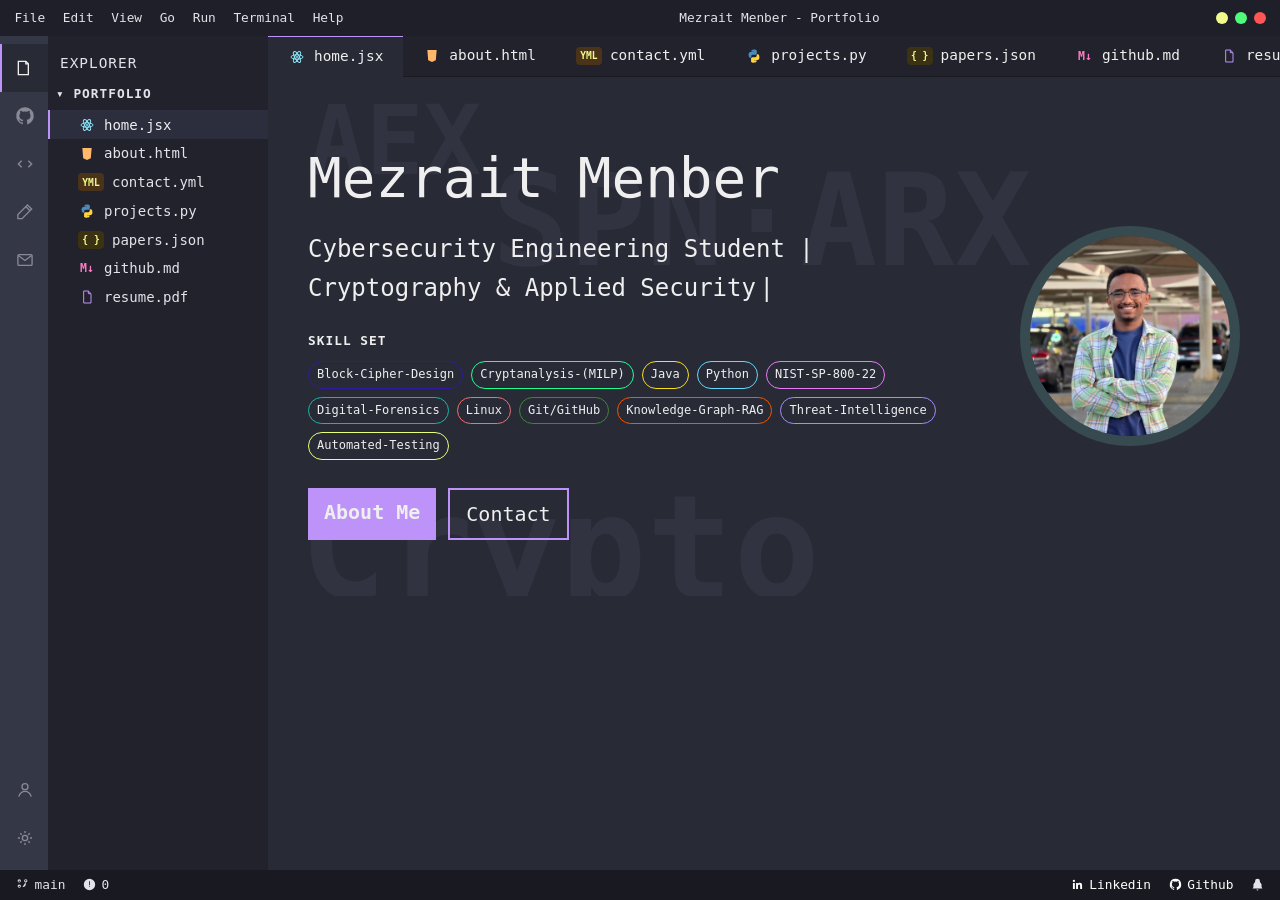
==== index.html @ a6be4fc8 "Use real project content instead of GitHub-page screenshots for thumbnails Previous pass just screen" ====
<!DOCTYPE html>
<html lang="en" class="no-js">
<head>
<meta charset="utf-8">
<script>document.documentElement.classList.remove('no-js');document.documentElement.classList.add('js');</script>
<meta name="viewport" content="width=device-width, initial-scale=1">
<title>Mezrait Menber — Portfolio</title>
<meta name="description" content="Portfolio of Mezrait Menber — cybersecurity engineering student and co-author of the AEX-128 block cipher (IEEE Access 2026): About, Projects, Publications, GitHub, Resume, and Contact.">
<meta property="og:title" content="Mezrait Menber — Portfolio">
<meta property="og:description" content="Portfolio of Mezrait Menber — cybersecurity engineering student and published cryptography researcher.">
<meta property="og:type" content="website">
<meta name="twitter:card" content="summary">
<link rel="icon" type="image/svg+xml" href="assets/favicon.svg">
<link rel="stylesheet" href="css/style.css">
</head>
<body>
<a class="skip-link" href="#editor-content">Skip to content</a>

<div class="app">
  <div class="app__titlebar">
    <nav class="app__menu" aria-hidden="true">
      <span>File</span><span>Edit</span><span>View</span><span>Go</span><span>Run</span><span>Terminal</span><span>Help</span>
    </nav>
    <span class="app__title">Mezrait Menber - Portfolio</span>
    <div class="app__dots" aria-hidden="true">
      <span class="dot dot--yellow"></span><span class="dot dot--green"></span><span class="dot dot--red"></span>
    </div>
  </div>

  <div class="app__body">
    <nav class="activitybar" aria-label="Jump to section">
      <div class="activitybar__top">
        <a href="#panel-home" data-target="home" class="activitybar__icon is-active" aria-label="Explorer" title="Explorer">
          <svg viewBox="0 0 24 24" width="20" height="20" fill="none" stroke="currentColor" stroke-width="1.6"><path d="M4 4h9l3 3v13H4z"/><path d="M13 4v3h3"/></svg>
        </a>
        <a href="#panel-github" data-target="github" class="activitybar__icon" aria-label="GitHub" title="GitHub">
          <svg viewBox="0 0 24 24" width="20" height="20" fill="currentColor"><path d="M12 1.5a10.5 10.5 0 0 0-3.32 20.47c.53.1.72-.23.72-.5v-1.95c-2.94.64-3.56-1.24-3.56-1.24-.48-1.22-1.17-1.55-1.17-1.55-.96-.65.07-.64.07-.64 1.06.08 1.62 1.09 1.62 1.09.94 1.61 2.46 1.14 3.06.88.1-.69.37-1.15.67-1.42-2.35-.27-4.82-1.17-4.82-5.22 0-1.15.41-2.09 1.08-2.83-.11-.27-.47-1.36.1-2.83 0 0 .88-.28 2.88 1.08a10 10 0 0 1 5.24 0c2-1.36 2.88-1.08 2.88-1.08.57 1.47.21 2.56.1 2.83.67.74 1.08 1.68 1.08 2.83 0 4.06-2.48 4.95-4.84 5.21.38.33.72.97.72 1.96v2.9c0 .27.19.61.73.5A10.5 10.5 0 0 0 12 1.5z"/></svg>
        </a>
        <a href="#panel-projects" data-target="projects" class="activitybar__icon" aria-label="Projects" title="Projects">
          <svg viewBox="0 0 24 24" width="20" height="20" fill="none" stroke="currentColor" stroke-width="1.6"><path d="M8 8 4 12l4 4M16 8l4 4-4 4"/></svg>
        </a>
        <a href="#panel-about" data-target="about" class="activitybar__icon" aria-label="About" title="About">
          <svg viewBox="0 0 24 24" width="20" height="20" fill="none" stroke="currentColor" stroke-width="1.6"><path d="M15 3.5 20 8.5 8.5 20 3.5 20 3.5 15z"/><path d="M13 5.5 18 10.5"/></svg>
        </a>
        <a href="#panel-contact" data-target="contact" class="activitybar__icon" aria-label="Contact" title="Contact">
          <svg viewBox="0 0 24 24" width="20" height="20" fill="none" stroke="currentColor" stroke-width="1.6"><rect x="3.5" y="5.5" width="17" height="13" rx="1.5"/><path d="m4 6.5 8 6 8-6"/></svg>
        </a>
      </div>
      <div class="activitybar__bottom">
        <a href="#panel-about" data-target="about" class="activitybar__icon" aria-label="Profile" title="Profile">
          <svg viewBox="0 0 24 24" width="20" height="20" fill="none" stroke="currentColor" stroke-width="1.6"><circle cx="12" cy="8" r="3.6"/><path d="M4.5 20c1.3-4.2 4.2-6.3 7.5-6.3s6.2 2.1 7.5 6.3"/></svg>
        </a>
        <a href="#panel-settings" data-target="settings" class="activitybar__icon" aria-label="Settings" title="Settings">
          <svg viewBox="0 0 24 24" width="20" height="20" fill="none" stroke="currentColor" stroke-width="1.6"><circle cx="12" cy="12" r="3.2"/><path d="M12 3.5v2.4M12 18.1v2.4M20.5 12h-2.4M5.9 12H3.5M17.7 6.3l-1.7 1.7M8 16l-1.7 1.7M17.7 17.7 16 16M8 8 6.3 6.3"/></svg>
        </a>
      </div>
    </nav>

    <aside class="explorer">
      <p class="explorer__heading">Explorer</p>
      <p class="explorer__folder">&#9662; PORTFOLIO</p>
      <ul class="explorer__files">
        <li><a href="#panel-home" data-target="home" class="file-item is-active"><span class="file-glyph" style="color:#8be9fd"><svg viewBox="0 0 24 24" width="16" height="16" fill="none" stroke="currentColor" stroke-width="1.5"><ellipse cx="12" cy="12" rx="9" ry="3.3"/><ellipse cx="12" cy="12" rx="9" ry="3.3" transform="rotate(60 12 12)"/><ellipse cx="12" cy="12" rx="9" ry="3.3" transform="rotate(120 12 12)"/><circle cx="12" cy="12" r="1.4" fill="currentColor" stroke="none"/></svg></span>home.jsx</a></li>
        <li><a href="#panel-about" data-target="about" class="file-item"><span class="file-glyph" style="color:#ffb86c"><svg viewBox="0 0 24 24" width="16" height="16" fill="currentColor"><path d="M5 3h14l-1.3 15.2L12 21l-5.7-2.8L5 3z"/></svg></span>about.html</a></li>
        <li><a href="#panel-contact" data-target="contact" class="file-item"><span class="file-chip file-chip--yml">YML</span>contact.yml</a></li>
        <li><a href="#panel-projects" data-target="projects" class="file-item"><span class="file-glyph"><svg viewBox="0 0 24 24" width="16" height="16"><path d="M12 2.2c-3.7 0-3.9 1.6-3.9 1.6l.01 1.7h3.95v.6H6.8s-2.9-.3-2.9 4.2 2.5 4.3 2.5 4.3h1.5v-1.9s-.1-2.5 2.5-2.5h3.5s2.3.03 2.3-2.2V4.6s.35-2.4-4.2-2.4z" fill="#4B8BBE"/><path d="M12 21.8c3.7 0 3.9-1.6 3.9-1.6l-.01-1.7H11.9v-.6h5.3s2.9.3 2.9-4.2-2.5-4.3-2.5-4.3h-1.5v1.9s.1 2.5-2.5 2.5H9.9s-2.3-.03-2.3 2.2v3.8s-.35 2.4 4.2 2.4z" fill="#FFD43B"/></svg></span>projects.py</a></li>
        <li><a href="#panel-publications" data-target="publications" class="file-item"><span class="file-chip file-chip--json">{ }</span>papers.json</a></li>
        <li><a href="#panel-github" data-target="github" class="file-item"><span class="file-glyph file-glyph--text" style="color:#ff79c6">M&darr;</span>github.md</a></li>
        <li><a href="#panel-resume" data-target="resume" class="file-item"><span class="file-glyph" style="color:#bd93f9"><svg viewBox="0 0 24 24" width="16" height="16" fill="none" stroke="currentColor" stroke-width="1.5"><path d="M7 3h7l4 4v14H7z"/><path d="M14 3v4h4"/></svg></span>resume.pdf</a></li>
      </ul>
    </aside>

    <div class="editor">
      <div class="tabbar">
        <a href="#panel-home" data-target="home" class="tab is-active"><span class="file-glyph" style="color:#8be9fd"><svg viewBox="0 0 24 24" width="16" height="16" fill="none" stroke="currentColor" stroke-width="1.5"><ellipse cx="12" cy="12" rx="9" ry="3.3"/><ellipse cx="12" cy="12" rx="9" ry="3.3" transform="rotate(60 12 12)"/><ellipse cx="12" cy="12" rx="9" ry="3.3" transform="rotate(120 12 12)"/><circle cx="12" cy="12" r="1.4" fill="currentColor" stroke="none"/></svg></span>home.jsx</a>
        <a href="#panel-about" data-target="about" class="tab"><span class="file-glyph" style="color:#ffb86c"><svg viewBox="0 0 24 24" width="16" height="16" fill="currentColor"><path d="M5 3h14l-1.3 15.2L12 21l-5.7-2.8L5 3z"/></svg></span>about.html</a>
        <a href="#panel-contact" data-target="contact" class="tab"><span class="file-chip file-chip--yml">YML</span>contact.yml</a>
        <a href="#panel-projects" data-target="projects" class="tab"><span class="file-glyph"><svg viewBox="0 0 24 24" width="16" height="16"><path d="M12 2.2c-3.7 0-3.9 1.6-3.9 1.6l.01 1.7h3.95v.6H6.8s-2.9-.3-2.9 4.2 2.5 4.3 2.5 4.3h1.5v-1.9s-.1-2.5 2.5-2.5h3.5s2.3.03 2.3-2.2V4.6s.35-2.4-4.2-2.4z" fill="#4B8BBE"/><path d="M12 21.8c3.7 0 3.9-1.6 3.9-1.6l-.01-1.7H11.9v-.6h5.3s2.9.3 2.9-4.2-2.5-4.3-2.5-4.3h-1.5v1.9s.1 2.5-2.5 2.5H9.9s-2.3-.03-2.3 2.2v3.8s-.35 2.4 4.2 2.4z" fill="#FFD43B"/></svg></span>projects.py</a>
        <a href="#panel-publications" data-target="publications" class="tab"><span class="file-chip file-chip--json">{ }</span>papers.json</a>
        <a href="#panel-github" data-target="github" class="tab"><span class="file-glyph file-glyph--text" style="color:#ff79c6">M&darr;</span>github.md</a>
        <a href="#panel-resume" data-target="resume" class="tab"><span class="file-glyph" style="color:#bd93f9"><svg viewBox="0 0 24 24" width="16" height="16" fill="none" stroke="currentColor" stroke-width="1.5"><path d="M7 3h7l4 4v14H7z"/><path d="M14 3v4h4"/></svg></span>resume.pdf</a>
      </div>

      <div class="editor__panes" id="editor-content">

        <section id="panel-home" class="pane pane--home is-active" data-pane="home">
          <p class="pane__bgtext pane__bgtext--1" aria-hidden="true">AEX</p>
          <p class="pane__bgtext pane__bgtext--2" aria-hidden="true">SPN&middot;ARX</p>
          <p class="pane__bgtext pane__bgtext--3" aria-hidden="true">Crypto</p>
          <div class="pane__inner">
            <div class="home__text">
              <h1 class="home__name">Mezrait Menber</h1>
              <p class="home__tagline">Cybersecurity Engineering Student | Cryptography &amp; Applied Security<span class="caret" aria-hidden="true">|</span></p>
              <p class="label">Skill Set</p>
              <ul class="skills">
                <li class="skill" style="border-color:#3219a2">Block-Cipher-Design</li>
                <li class="skill" style="border-color:#20ff93">Cryptanalysis-(MILP)</li>
                <li class="skill" style="border-color:#f7df1e">Java</li>
                <li class="skill" style="border-color:#61dafb">Python</li>
                <li class="skill" style="border-color:#e879f9">NIST-SP-800-22</li>
                <li class="skill" style="border-color:#14b8a6">Digital-Forensics</li>
                <li class="skill" style="border-color:#ef7171">Linux</li>
                <li class="skill" style="border-color:#3c873a">Git/GitHub</li>
                <li class="skill" style="border-color:#ee5903">Knowledge-Graph-RAG</li>
                <li class="skill" style="border-color:#a78bfa">Threat-Intelligence</li>
                <li class="skill" style="border-color:#e8ff76">Automated-Testing</li>
              </ul>
              <div class="home__actions">
                <a class="button button--primary" href="#panel-about" data-target="about">About Me</a>
                <a class="button button--outline" href="#panel-contact" data-target="contact">Contact</a>
              </div>
            </div>
            <div class="home__picture">
              <div class="home__avatar"><img src="assets/profile.jpg" alt=""></div>
            </div>
          </div>
        </section>

        <section id="panel-about" class="pane pane--about" data-pane="about">
          <div class="pane__inner pane__inner--doc">
            <h2>About Me</h2>
            <ul class="fact-list">
              <li><span class="fact-emoji" aria-hidden="true">&#128214;</span> B.Sc. Cybersecurity Engineering at <a href="https://www.adu.ac.ae" target="_blank" rel="noopener">Abu Dhabi University</a> [Sep 2023 &ndash; Jun 2027 (expected)] &mdash; CGPA 3.76/4.0, Dean&#39;s List five consecutive semesters, full UAE Government scholarship</li>
              <li><span class="fact-emoji" aria-hidden="true">&#128737;&#65039;</span> Interests: Symmetric Cryptography, Cipher Design &amp; Cryptanalysis, AI-Driven Security Systems, Digital Forensics.</li>
              <li><span class="fact-emoji" aria-hidden="true">&#128187;</span> <span class="highlight-role">Co-author of AEX-128</span>, a key-dependent SPN&ndash;ARX block cipher published in <a href="https://doi.org/10.1109/ACCESS.2026.3730739" target="_blank" rel="noopener">IEEE Access (2026)</a>; applying for thesis-based MSc programs (Fall 2027).</li>
            </ul>

            <h3>Relevant Experience</h3>
            <ol class="fact-list fact-list--numbered">
              <li><a href="#">Python Developer Intern</a> at <a href="#">Ansen Technology Co. Ltd.</a>: built the agent skill-rating lifecycle and &ldquo;Playbook Keeper&rdquo; review interface for the eThreats threat-intelligence platform; traced and fixed the root cause of 94.1% of failed agent tool calls via a live controlled experiment; migrated retrieval to knowledge-graph-enhanced LightRAG, raising answer faithfulness from 86.7% to 100%. [Jun 2026 &ndash; Aug 2026, Abu Dhabi]</li>
              <li><a href="#">Course Assistant &amp; Peer Mentor</a> at <a href="#">Abu Dhabi University</a>: 50+ certified tutoring hours per semester across five consecutive semesters (250+ hours) in mathematics, physics, chemistry, and engineering; mentored ~10 first-year students each semester (50+ overall). [5 semesters, Abu Dhabi]</li>
            </ol>

            <h3>Additional Experience</h3>
            <ol class="fact-list fact-list--numbered">
              <li>5th place (10+ finalist teams), <a href="#">School of Cyber Defense CTF, GISEC 2025</a> &mdash; Dubai Electronic Security Center; qualified 2nd among university teams in round one. [2025]</li>
              <li><a href="#">Sharjah Voluntary Award</a>, consecutive recipient (2024 &amp; 2025); 450+ hours of university community service.</li>
            </ol>
          </div>
        </section>

        <section id="panel-contact" class="pane pane--contact" data-pane="contact">
          <div class="pane__inner pane__inner--doc">
            <h3>Find Me On</h3>
            <div class="code-pane">
              <div class="code-line"><span class="ln">1</span><span class="code">tag: <a href="#">production</a></span></div>
              <div class="code-line"><span class="ln">2</span><span class="code">MezraitMenber:</span></div>
              <div class="code-line"><span class="ln">3</span><span class="code">&nbsp;&nbsp;- contact:</span></div>
              <div class="code-line"><span class="ln">4</span><span class="code">&nbsp;&nbsp;&nbsp;&nbsp;Email: <a href="mailto:mezraitmenber@gmail.com">mezraitmenber@gmail.com</a></span></div>
              <div class="code-line"><span class="ln">5</span><span class="code">&nbsp;&nbsp;&nbsp;&nbsp;Phone: <a href="tel:+971544389102">+971 54 438 9102</a></span></div>
              <div class="code-line"><span class="ln">6</span><span class="code">&nbsp;&nbsp;&nbsp;&nbsp;GitHub: <a href="https://github.com/Mezrait">github.com/Mezrait</a></span></div>
              <div class="code-line"><span class="ln">7</span><span class="code">&nbsp;&nbsp;&nbsp;&nbsp;LinkedIn: <a href="https://www.linkedin.com/in/mezrait-menber-17585b293">linkedin.com/in/mezrait-menber</a></span></div>
              <div class="code-line"><span class="ln">8</span><span class="code">&nbsp;&nbsp;&nbsp;&nbsp;ORCID: <a href="https://orcid.org/0009-0009-4412-7234">0009-0009-4412-7234</a></span></div>
              <div class="code-line"><span class="ln">9</span><span class="code">&nbsp;&nbsp;&nbsp;&nbsp;Publication DOI: <a href="https://doi.org/10.1109/ACCESS.2026.3730739">10.1109/ACCESS.2026.3730739</a></span></div>
            </div>
          </div>
        </section>

        <section id="panel-projects" class="pane pane--projects" data-pane="projects">
          <div class="pane__inner pane__inner--doc">
            <h2>Open Source Projects</h2>
            <h3 class="category-heading">Research</h3>
            <div class="project-grid">
              <article class="project-card">
                <div class="project-card__thumb" style="background:linear-gradient(135deg,#3219a2,#20ff93)" aria-hidden="true"></div>
                <h3>AEX-128 Block Cipher</h3>
                <p>Co-designed a published 128-bit key-dependent SPN&ndash;ARX hybrid cipher; designed the ChaCha-based key schedule, built the Java reference implementation, and co-developed the MILP/SAC/NIST SP 800-22 security evaluation. Published in IEEE Access (2026).</p>
                <ul class="tag-list">
                  <li class="skill" style="border-color:#f7df1e">Java</li>
                  <li class="skill" style="border-color:#3219a2">Cryptography</li>
                  <li class="skill" style="border-color:#e879f9">MILP</li>
                </ul>
              </article>
            </div>
            <h3 class="category-heading">Security &amp; Software</h3>
            <div class="project-grid">
              <article class="project-card">
                <div class="project-card__thumb"><img src="assets/project-forensics.png" alt=""></div>
                <h3>NIST Data-Leakage Forensics Case Study</h3>
                <p>Evidence recovery and investigation across the NIST data-leakage case using standard forensic tools, with a complete investigative report.</p>
                <ul class="tag-list">
                  <li class="skill" style="border-color:#14b8a6">Digital Forensics</li>
                </ul>
              </article>
              <article class="project-card">
                <div class="project-card__thumb"><img src="assets/project-farm.png" alt=""></div>
                <h3>Farm-Produce Delivery Marketplace</h3>
                <p>Java marketplace connecting farmers and consumers &mdash; OOP design, custom exceptions, interfaces, and multithreaded operation.</p>
                <ul class="tag-list">
                  <li class="skill" style="border-color:#f7df1e">Java</li>
                  <li class="skill" style="border-color:#a78bfa">Concurrency</li>
                </ul>
              </article>
            </div>
          </div>
        </section>

        <section id="panel-publications" class="pane pane--publications" data-pane="publications">
          <div class="pane__inner pane__inner--doc">
            <p class="eyebrow">Peer-reviewed</p>
            <div class="pub-header">
              <h2>Publications</h2>
              <p class="pub-count">1 journal publication</p>
            </div>
            <p class="pub-intro">Peer-reviewed research in symmetric cryptography.</p>

            <article class="pub-card">
              <p class="eyebrow">Journal Article / 2026</p>
              <h3>AEX-128: A Key-Dependent Finite-State SPN&ndash;ARX Hybrid Block Cipher</h3>
              <p class="pub-card__authors">M. Alawida, <strong>M. L. Menber</strong></p>
              <p class="pub-card__venue">IEEE Access, 2026 &mdash; doi: 10.1109/ACCESS.2026.3730739</p>
              <p>A 128-bit hybrid block cipher whose round structure is governed by a key-dependent finite-state machine with 59,049 possible execution paths. Security evaluation includes MILP-based active S-box analysis (36 active S-box minimum), SAC testing with chi-square analysis, and NIST SP 800-22 statistical testing.</p>
              <a href="https://doi.org/10.1109/ACCESS.2026.3730739" target="_blank" rel="noopener">View publication &#8599;</a>
            </article>
          </div>
        </section>

        <section id="panel-github" class="pane pane--github" data-pane="github">
          <div class="pane__inner pane__inner--doc">
            <div class="github-card">
              <div class="github-card__avatar"><img src="assets/profile.jpg" alt=""></div>
              <div>
                <p class="github-card__user">Mezrait</p>
                <p class="github-card__stats">8 public repositories</p>
              </div>
            </div>
            <h2>My Most Popular Repositories on GitHub</h2>
            <div class="project-grid">
              <article class="project-card">
                <h3>Digital-Forensics-Project-NIST-Case-Study-Data-Leakage</h3>
                <p>Hands-on digital forensics using the NIST Data Leakage case study &mdash; evidence recovery, investigation techniques, and forensic tooling, with a full report.</p>
              </article>
              <article class="project-card">
                <h3>Farm-Produce-Delivery-System</h3>
                <p>Java online marketplace &mdash; OOP, custom exceptions, interfaces, concurrency, and multithreading.</p>
              </article>
              <article class="project-card">
                <h3>CSE200 &mdash; Bank Security Audit</h3>
                <p>Cybersecurity risk and resilience audit of a major bank: asset classification, risk register, and control recommendations with cost-benefit analysis.</p>
              </article>
              <article class="project-card">
                <h3>Encryption_Decryption_Project</h3>
                <p>Java implementations of classical and modern encryption schemes.</p>
              </article>
            </div>
          </div>
        </section>

        <section id="panel-resume" class="pane pane--resume" data-pane="resume">
          <div class="pane__inner pane__inner--doc pane__inner--wide">
            <h2>Resume</h2>
            <p class="resume-fallback">Having trouble viewing? <a href="assets/resume.pdf" target="_blank" rel="noopener">Open in new tab</a></p>
            <embed class="resume-embed" src="assets/resume.pdf" type="application/pdf">
          </div>
        </section>

        <section id="panel-settings" class="pane pane--settings" data-pane="settings">
          <div class="pane__inner pane__inner--doc pane__inner--wide">
            <h2>Manage Themes</h2>
            <div class="theme-grid">
              <article class="theme-card">
                <div class="theme-avatar theme-avatar--circle" style="background:#3a3550">&#129415;</div>
                <p class="theme-card__name">Dracula</p>
                <p class="theme-card__author">Dracula Theme</p>
                <button type="button" class="button button--theme" data-theme-choice="dracula">Set Color Theme</button>
              </article>
              <article class="theme-card">
                <div class="theme-avatar theme-avatar--circle" style="background:#d3d3d3">&#128049;</div>
                <p class="theme-card__name">GitHub Dark</p>
                <p class="theme-card__author">GitHub</p>
                <button type="button" class="button button--theme" data-theme-choice="githubDark">Set Color Theme</button>
              </article>
              <article class="theme-card">
                <div class="theme-avatar theme-avatar--square" style="background:#39bae6">ayu</div>
                <p class="theme-card__name">Ayu Dark</p>
                <p class="theme-card__author">teabyii</p>
                <button type="button" class="button button--theme" data-theme-choice="ayuDark">Set Color Theme</button>
              </article>
              <article class="theme-card">
                <div class="theme-avatar theme-avatar--square" style="background:#5ccfe6">ayu</div>
                <p class="theme-card__name">Ayu Mirage</p>
                <p class="theme-card__author">teabyii</p>
                <button type="button" class="button button--theme" data-theme-choice="ayuMirage">Set Color Theme</button>
              </article>
              <article class="theme-card">
                <div class="theme-avatar theme-avatar--circle" style="background:#3b4252">&#10052;&#65039;</div>
                <p class="theme-card__name">Nord</p>
                <p class="theme-card__author">arcticicestudio</p>
                <button type="button" class="button button--theme" data-theme-choice="nord">Set Color Theme</button>
              </article>
              <article class="theme-card">
                <div class="theme-avatar theme-avatar--square" style="background:#0b2942">&#129417;</div>
                <p class="theme-card__name">Night Owl</p>
                <p class="theme-card__author">sarah.drasner</p>
                <button type="button" class="button button--theme" data-theme-choice="nightOwl">Set Color Theme</button>
              </article>
            </div>
          </div>
        </section>

      </div>
    </div>
  </div>

  <div class="statusbar">
    <div class="statusbar__left">
      <span class="statusbar__item">
        <svg viewBox="0 0 16 16" width="13" height="13" fill="currentColor"><path d="M4 1.5a2 2 0 1 0 0 4 2 2 0 0 0 0-4zm0 6.4a2 2 0 1 0 0 4 2 2 0 0 0 0-4zM4 3a.9.9 0 1 1 0 1.8A.9.9 0 0 1 4 3zm0 6.4a.9.9 0 1 1 0 1.8.9.9 0 0 1 0-1.8zM12 1.5a2 2 0 1 0 0 4 2 2 0 0 0 0-4zm0 1.1a.9.9 0 1 1 0 1.8.9.9 0 0 1 0-1.8z"/><path d="M4.5 3.5V9M12 5V8a3 3 0 0 1-3 3H8"/></svg>
        main
      </span>
      <span class="statusbar__item">
        <svg viewBox="0 0 16 16" width="13" height="13" fill="currentColor"><path d="M8 15A7 7 0 1 1 8 1a7 7 0 0 1 0 14zM7.5 4v5h1V4h-1zm0 6v1h1v-1h-1z"/></svg>
        0
      </span>
    </div>
    <div class="statusbar__right">
      <a class="statusbar__item statusbar__link" href="https://www.linkedin.com/in/mezrait-menber-17585b293">
        <svg viewBox="0 0 24 24" width="13" height="13" fill="currentColor"><path d="M20.45 20.45h-3.55v-5.57c0-1.33-.03-3.04-1.85-3.04-1.86 0-2.14 1.45-2.14 2.94v5.67H9.36V9h3.41v1.56h.05c.48-.9 1.64-1.85 3.37-1.85 3.6 0 4.27 2.37 4.27 5.46v6.28zM5.34 7.43a2.06 2.06 0 1 1 0-4.12 2.06 2.06 0 0 1 0 4.12zM7.11 20.45H3.56V9h3.55v11.45z"/></svg>
        Linkedin
      </a>
      <a class="statusbar__item statusbar__link" href="https://github.com/Mezrait">
        <svg viewBox="0 0 24 24" width="13" height="13" fill="currentColor"><path d="M12 1.5a10.5 10.5 0 0 0-3.32 20.47c.53.1.72-.23.72-.5v-1.95c-2.94.64-3.56-1.24-3.56-1.24-.48-1.22-1.17-1.55-1.17-1.55-.96-.65.07-.64.07-.64 1.06.08 1.62 1.09 1.62 1.09.94 1.61 2.46 1.14 3.06.88.1-.69.37-1.15.67-1.42-2.35-.27-4.82-1.17-4.82-5.22 0-1.15.41-2.09 1.08-2.83-.11-.27-.47-1.36.1-2.83 0 0 .88-.28 2.88 1.08a10 10 0 0 1 5.24 0c2-1.36 2.88-1.08 2.88-1.08.57 1.47.21 2.56.1 2.83.67.74 1.08 1.68 1.08 2.83 0 4.06-2.48 4.95-4.84 5.21.38.33.72.97.72 1.96v2.9c0 .27.19.61.73.5A10.5 10.5 0 0 0 12 1.5z"/></svg>
        Github
      </a>
      <span class="statusbar__item" aria-hidden="true">
        <svg viewBox="0 0 16 16" width="13" height="13" fill="currentColor"><path d="M8 1a3 3 0 0 0-3 3v1.1C3.9 5.7 3 7.1 3 8.7V11l-1 2h12l-1-2V8.7c0-1.6-.9-3-2-3.6V4a3 3 0 0 0-3-3zm-1.2 13.2a1.2 1.2 0 0 0 2.4 0h-2.4z"/></svg>
      </span>
    </div>
  </div>
</div>

<script src="js/theme.js"></script>
<script src="js/app.js"></script>
</body>
</html>
---- css/style.css ----
/* ===== reset & base ===== */
* { box-sizing: border-box; }
html, body { margin: 0; padding: 0; height: 100%; }

:root {
  /* Dracula palette, matching the reference site exactly */
  --bg-title: #1e1f29;
  --bg-activity: #343746;
  --bg-sidebar: #21222c;
  --bg-editor: #282a36;
  --bg-tab-active: #282a36;
  --bg-tab-inactive: #21222c;
  --bg-status: #191a21;
  --bg-raised: #2c2e3e;
  --border: #191a21;
  --text: #e1e4e8;
  --text-bright: #efefef;
  --text-dim: #8a8a96;
  --accent: #bd93f9;
  --accent-contrast: #191a21;
  --green: #50fa7b;
  --yellow: #f1fa8c;
  --red: #ff5555;
  --plain-green: #008000;
}

body {
  background: var(--bg-editor);
  color: var(--text);
  font-family: 'JetBrains Mono', ui-monospace, Consolas, monospace;
  line-height: 1.6;
  min-height: 100%;
}

a { color: var(--accent); text-decoration: none; }
a:hover { text-decoration: underline; }

:focus-visible {
  outline: 2px solid var(--accent);
  outline-offset: 2px;
}

.skip-link {
  position: absolute;
  left: -9999px;
  top: 0;
  background: var(--accent);
  color: var(--accent-contrast);
  padding: 0.75rem 1.25rem;
  z-index: 200;
  border-radius: 0 0 6px 0;
}
.skip-link:focus { left: 0; top: 0; }

/* ===== app shell ===== */
.app {
  display: flex;
  flex-direction: column;
  min-height: 100vh;
}

.app__titlebar {
  display: flex;
  align-items: center;
  justify-content: space-between;
  gap: 1rem;
  background: var(--bg-title);
  padding: 0.5rem 0.9rem;
  flex-shrink: 0;
  flex-wrap: wrap;
}
.app__menu {
  display: flex;
  gap: 1.1rem;
  font-size: 0.8rem;
  color: var(--text);
}
.app__title {
  font-size: 0.8rem;
  color: var(--text);
}
.app__dots { display: flex; gap: 7px; flex-shrink: 0; }
.dot { width: 12px; height: 12px; border-radius: 50%; display: inline-block; }
.dot--yellow { background: var(--yellow); }
.dot--green { background: var(--green); }
.dot--red { background: var(--red); }

.app__body {
  display: flex;
  flex: 1;
  min-height: 0;
}

/* ===== activity bar ===== */
.activitybar {
  width: 48px;
  background: var(--bg-activity);
  display: flex;
  flex-direction: column;
  justify-content: space-between;
  padding: 0.5rem 0;
  flex-shrink: 0;
}
.activitybar__top, .activitybar__bottom { display: flex; flex-direction: column; align-items: center; }
.activitybar__icon {
  color: var(--text-dim);
  width: 48px;
  height: 48px;
  display: flex;
  align-items: center;
  justify-content: center;
  border-left: 2px solid transparent;
}
.activitybar__icon:hover { color: var(--text-bright); text-decoration: none; }
.activitybar__icon.is-active { color: var(--text-bright); border-left-color: var(--accent); background: var(--bg-editor); }
.activitybar__icon--static { cursor: default; }

/* ===== explorer sidebar ===== */
.explorer {
  width: 220px;
  background: var(--bg-sidebar);
  padding: 0.5rem 0;
  flex-shrink: 0;
  overflow-y: auto;
}
.explorer__heading {
  font-size: 0.9rem;
  font-weight: 300;
  text-transform: uppercase;
  letter-spacing: 1px;
  color: var(--text);
  padding: 0.5rem 0.75rem;
  margin: 0;
}
.explorer__folder {
  font-size: 0.8rem;
  font-weight: 700;
  text-transform: uppercase;
  letter-spacing: 1px;
  color: var(--text);
  padding: 0 0.5rem;
  margin: 0 0 0.4rem;
}
.explorer__files { list-style: none; margin: 0; padding: 0; }
.file-item {
  display: flex;
  align-items: center;
  gap: 0.5rem;
  padding: 0.2rem 1rem 0.2rem 1.75rem;
  font-size: 0.875rem;
  color: var(--text);
  border-left: 2px solid transparent;
}
.file-item:hover { background: var(--bg-raised); text-decoration: none; }
.file-item.is-active { background: var(--bg-raised); border-left-color: var(--accent); color: var(--text-bright); }

/* ===== file type icons (shared: sidebar + tabs) ===== */
.file-glyph {
  width: 18px;
  height: 18px;
  display: inline-flex;
  align-items: center;
  justify-content: center;
  flex-shrink: 0;
}
.file-glyph--text { font-size: 0.72rem; font-weight: 700; }
.file-chip {
  display: inline-flex;
  align-items: center;
  justify-content: center;
  min-width: 26px;
  height: 18px;
  padding: 0 3px;
  border-radius: 4px;
  font-size: 0.6rem;
  font-weight: 700;
  flex-shrink: 0;
}
.file-chip--yml { background: #4a3319; color: var(--yellow); }
.file-chip--json { background: #3a3212; color: var(--yellow); }

/* ===== editor + tabs ===== */
.editor {
  flex: 1;
  display: flex;
  flex-direction: column;
  min-width: 0;
  background: var(--bg-editor);
}
.tabbar {
  display: flex;
  background: var(--bg-tab-inactive);
  overflow-x: auto;
  flex-shrink: 0;
}
.tab {
  display: flex;
  align-items: center;
  gap: 0.5rem;
  padding: 0.5rem 1.25rem;
  font-size: 0.9rem;
  color: var(--text-bright);
  background: var(--bg-tab-inactive);
  border-bottom: 1px solid var(--border);
  white-space: nowrap;
  flex-shrink: 0;
}
.tab:hover { text-decoration: none; }
.tab.is-active {
  background: var(--bg-tab-active);
  border-bottom: none;
  border-top: 1px solid var(--accent);
}

.editor__panes {
  flex: 1;
  overflow-y: auto;
}

/* JS-enhanced: only the active pane shows. Without JS every pane stacks
   into one readable scrolling page, so the site is never gimmicky-broken
   or content-less if a script fails to load. */
.js .pane { display: none; }
.js .pane.is-active { display: block; }
.pane { border-bottom: 1px solid var(--border); }
.js .pane { border-bottom: none; }

.pane__inner { padding: 3rem 2.5rem; max-width: 900px; }
.pane__inner--doc h2 { font-size: 1.5rem; font-weight: 700; margin: 0 0 1.25rem; color: var(--text-bright); }
.pane__inner--doc h3 { font-size: 1.15rem; font-weight: 700; margin: 1.75rem 0 1rem; color: var(--text-bright); }
.pane__inner--doc p { color: var(--text); }
.eyebrow {
  text-transform: uppercase;
  letter-spacing: 0.08em;
  font-size: 0.75rem;
  color: var(--accent);
  font-weight: 700;
  margin: 0 0 0.35rem;
}

/* ===== code pane (contact.yml only) ===== */
.code-pane {
  background: var(--bg-raised);
  border: 1px solid var(--bg-sidebar);
  border-radius: 8px;
  padding: 1rem 0;
  font-size: 0.9rem;
  overflow-x: auto;
}
.code-line { display: flex; }
.code-line .ln {
  width: 2.5rem;
  flex-shrink: 0;
  text-align: right;
  padding-right: 1.1rem;
  color: var(--text-dim);
  user-select: none;
}
.code-line .code { color: var(--text-bright); white-space: pre; padding-right: 1.5rem; }
.code-line .code a { color: var(--accent); }

/* ===== about.html fact lists ===== */
.fact-list { list-style: disc; padding-left: 1.5rem; margin: 0 0 1.5rem; }
.fact-list--numbered { list-style: decimal; }
.fact-list li { margin-bottom: 0.6rem; line-height: 1.7; }
.fact-emoji { margin-right: 0.25rem; }
.highlight-role { color: var(--plain-green); font-weight: 700; }

/* ===== home pane ===== */
.pane--home { position: relative; overflow: hidden; }
.pane__bgtext {
  position: absolute;
  font-size: 10rem;
  font-weight: 800;
  color: #313340;
  margin: 0;
  z-index: 0;
  user-select: none;
  line-height: 1;
  white-space: nowrap;
}
.pane__bgtext--1 { top: 1rem; left: 2.5rem; font-size: 6rem; }
.pane__bgtext--2 { top: 5rem; left: 14rem; font-size: 8rem; }
.pane__bgtext--3 { bottom: -1.5rem; left: 2rem; font-size: 9rem; }
.home__text { position: relative; z-index: 1; max-width: 640px; }
.pane--home .pane__inner { display: flex; align-items: center; justify-content: space-between; gap: 2rem; flex-wrap: wrap; padding: 3.5rem 2.5rem; max-width: none; }
.home__name { font-size: 3.5rem; font-weight: 500; margin: 0 0 0.5rem; color: var(--text-bright); }
.home__tagline { color: var(--text-bright); font-size: 1.5rem; font-weight: 300; margin: 0 0 1.5rem; }
.caret { display: inline-block; animation: blink 1s steps(1) infinite; margin-left: 0.15em; }
@media (prefers-reduced-motion: reduce) { .caret { animation: none; } }
@keyframes blink { 50% { opacity: 0; } }
.label { text-transform: uppercase; letter-spacing: 0.08em; font-size: 0.8rem; font-weight: 700; color: var(--text-bright); margin: 0 0 0.6rem; }
.skills { list-style: none; display: flex; flex-wrap: wrap; gap: 0.5rem; padding: 0; margin: 0 0 1.75rem; position: relative; z-index: 1; }
.skill {
  border-radius: 20px;
  padding: 0.2rem 0.5rem;
  font-size: 0.75rem;
  border: 1.5px solid;
  background: transparent;
  color: var(--text-bright);
}
.home__actions { display: flex; gap: 0.75rem; position: relative; z-index: 1; }
.home__picture { position: relative; z-index: 1; flex-shrink: 0; }
.home__avatar {
  width: 220px;
  height: 220px;
  border-radius: 250px;
  background: var(--bg-raised);
  border: 10px solid rgba(64, 102, 97, 0.5);
  display: flex;
  align-items: center;
  justify-content: center;
  font-size: 3rem;
  font-weight: 700;
  color: var(--accent);
  overflow: hidden;
}
.home__avatar img { width: 100%; height: 100%; object-fit: cover; }

.button {
  display: inline-block;
  padding: 8px 16px;
  border-radius: 0;
  font-size: 1.25rem;
  color: var(--text-bright);
}
.button--primary { background: var(--accent); font-weight: 600; }
.button--primary:hover { opacity: 0.9; text-decoration: none; }
.button--outline { border: 2px solid var(--accent); font-weight: 400; }
.button--outline:hover { background: rgba(189,147,249,0.1); text-decoration: none; }

/* ===== projects ===== */
.category-heading { text-align: center; border-bottom: 1px solid var(--bg-sidebar); padding-bottom: 0.75rem; }
.project-grid {
  display: grid;
  grid-template-columns: repeat(auto-fit, minmax(240px, 1fr));
  gap: 1.25rem;
  margin-top: 1.5rem;
}
.project-card {
  background: var(--bg-raised);
  border: 1px solid var(--bg-sidebar);
  border-radius: 10px;
  overflow: hidden;
}
.project-card__thumb { height: 120px; overflow: hidden; }
.project-card__thumb img { width: 100%; height: 100%; object-fit: cover; object-position: center 70%; }
.project-card h3 { margin: 1rem 1.5rem 0.5rem; font-size: 1.05rem; color: var(--text-bright); overflow-wrap: break-word; }
.project-card p { margin: 0 1.5rem 0.75rem; color: var(--text); font-size: 0.92rem; overflow-wrap: break-word; }
.tag-list { list-style: none; display: flex; flex-wrap: wrap; gap: 0.4rem; padding: 0 1.5rem 1.25rem; margin: 0; }

/* ===== publications (papers.json) ===== */
.pub-header { display: flex; align-items: baseline; justify-content: space-between; flex-wrap: wrap; gap: 0.5rem; }
.pub-count { color: var(--accent); font-weight: 700; }
.pub-intro { color: var(--text); margin: 0.5rem 0 2rem; }
.pub-card {
  background: var(--bg-raised);
  border: 1px solid var(--bg-sidebar);
  border-radius: 10px;
  padding: 1.5rem;
  margin-bottom: 1.25rem;
}
.pub-card h3 { margin: 0 0 0.5rem; font-size: 1.2rem; color: var(--text-bright); overflow-wrap: break-word; }
.pub-card__authors { font-weight: 700; margin: 0 0 0.15rem; }
.pub-card__venue { color: var(--accent); margin: 0 0 0.75rem; }

/* ===== github card ===== */
.github-card { display: flex; align-items: center; gap: 1rem; margin-bottom: 2rem; }
.github-card__avatar {
  width: 56px; height: 56px; border-radius: 50%;
  background: var(--bg-raised); border: 2px solid var(--accent);
  display: flex; align-items: center; justify-content: center;
  font-weight: 700; color: var(--accent);
  overflow: hidden;
}
.github-card__avatar img { width: 100%; height: 100%; object-fit: cover; }
.github-card__user { font-weight: 700; color: var(--text-bright); margin: 0; }
.github-card__stats { color: var(--text-dim); margin: 0.15rem 0 0; font-size: 0.85rem; }

/* ===== resume ===== */
.pane__inner--wide { max-width: none; }
.resume-fallback { color: var(--text-dim); font-size: 0.95rem; text-align: center; margin: 0 0 1.25rem; }
.resume-embed { width: 100%; height: 80vh; min-height: 500px; border: 1px solid var(--bg-sidebar); border-radius: 8px; display: block; }

/* ===== settings / theme picker ===== */
.theme-grid {
  display: grid;
  grid-template-columns: repeat(auto-fill, minmax(180px, 1fr));
  gap: 2rem;
}
.theme-card { text-align: center; }
.theme-avatar {
  width: 96px;
  height: 96px;
  margin: 0 auto 0.75rem;
  display: flex;
  align-items: center;
  justify-content: center;
  font-size: 2.75rem;
  line-height: 1;
}
.theme-avatar--circle { border-radius: 50%; }
.theme-avatar--square {
  border-radius: 10px;
  width: 76px;
  height: 76px;
  font-family: 'JetBrains Mono', ui-monospace, Consolas, monospace;
  font-size: 1.4rem;
  font-weight: 700;
  color: #0b2942;
}
.theme-card__name { font-weight: 700; color: var(--text-bright); margin: 0; }
.theme-card__author { color: var(--text-dim); font-size: 0.85rem; margin: 0.15rem 0 0.75rem; }
.button--theme {
  background: #b8860b;
  color: #1a1a1a;
  font-size: 0.85rem;
  font-weight: 600;
  border: none;
  cursor: pointer;
}
.button--theme:hover { opacity: 0.9; }

/* ===== status bar ===== */
.statusbar {
  display: flex;
  justify-content: space-between;
  align-items: center;
  background: var(--bg-status);
  padding: 0.3rem 1rem;
  font-size: 0.8rem;
  color: var(--text);
  flex-shrink: 0;
  flex-wrap: wrap;
}
.statusbar__left, .statusbar__right { display: flex; gap: 1.1rem; align-items: center; }
.statusbar__item { display: flex; align-items: center; gap: 0.35rem; }
.statusbar__link { color: #ffffff; }
.statusbar__link:hover { text-decoration: none; opacity: 0.85; }

/* ===== responsive ===== */
@media (max-width: 800px) {
  .explorer { display: none; }
  .pane--home .pane__inner { flex-direction: column-reverse; text-align: center; padding: 2.5rem 1.25rem; }
  .home__actions { justify-content: center; }
  .skills { justify-content: center; }
  .pane__bgtext { display: none; }
}
@media (max-width: 480px) {
  .activitybar { width: 40px; }
  .app__menu, .app__title { display: none; }
}
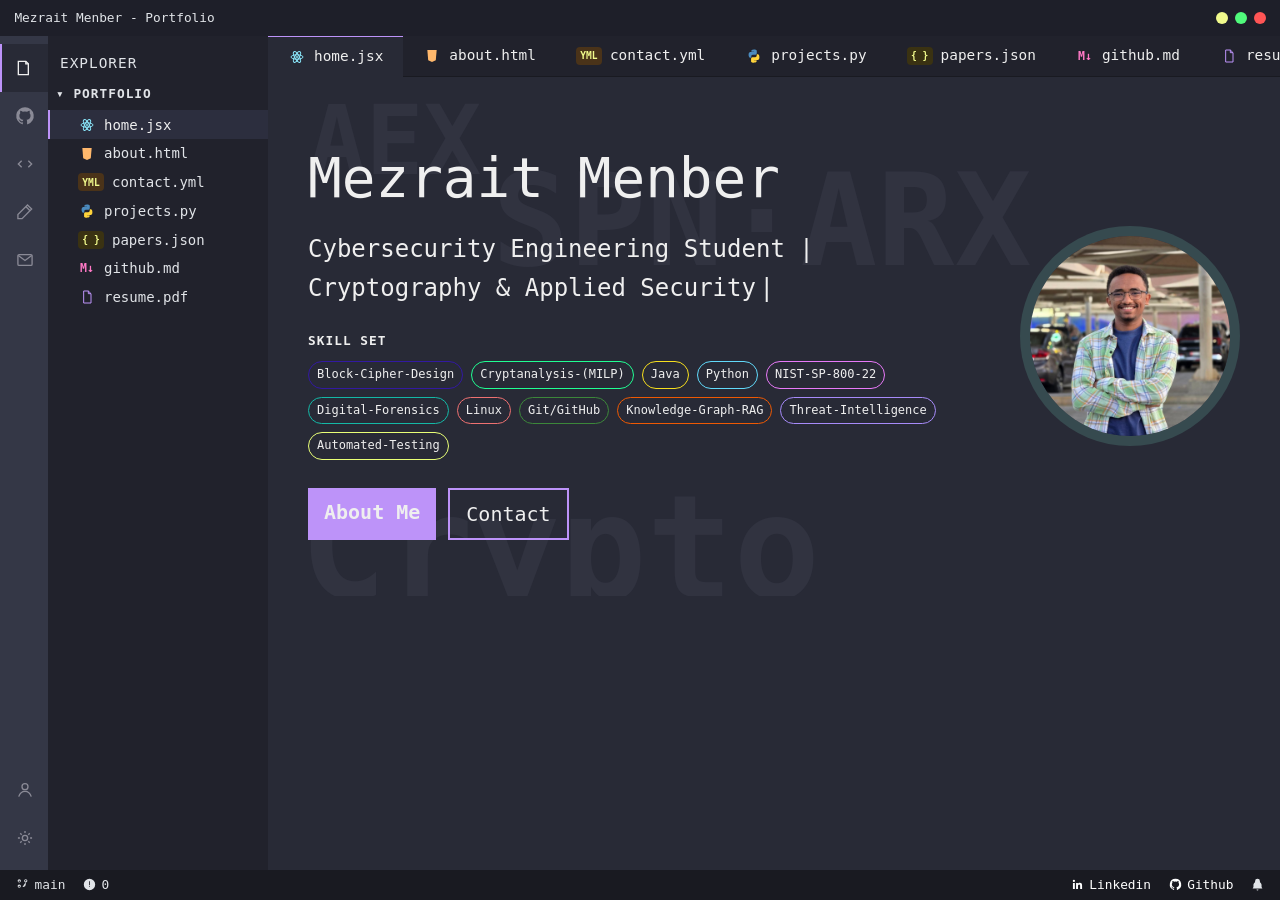
==== commit 1d42f782: "Remove the fake File/Edit/View/Go/Run/Terminal/Help menu bar It was purely decorative with no functi" ====
--- a/index.html
+++ b/index.html
@@ -18,9 +18,6 @@
 
 <div class="app">
   <div class="app__titlebar">
-    <nav class="app__menu" aria-hidden="true">
-      <span>File</span><span>Edit</span><span>View</span><span>Go</span><span>Run</span><span>Terminal</span><span>Help</span>
-    </nav>
     <span class="app__title">Mezrait Menber - Portfolio</span>
     <div class="app__dots" aria-hidden="true">
       <span class="dot dot--yellow"></span><span class="dot dot--green"></span><span class="dot dot--red"></span>
@@ -143,15 +140,15 @@
           <div class="pane__inner pane__inner--doc">
             <h3>Find Me On</h3>
             <div class="code-pane">
-              <div class="code-line"><span class="ln">1</span><span class="code">tag: <a href="#">production</a></span></div>
-              <div class="code-line"><span class="ln">2</span><span class="code">MezraitMenber:</span></div>
-              <div class="code-line"><span class="ln">3</span><span class="code">&nbsp;&nbsp;- contact:</span></div>
-              <div class="code-line"><span class="ln">4</span><span class="code">&nbsp;&nbsp;&nbsp;&nbsp;Email: <a href="mailto:mezraitmenber@gmail.com">mezraitmenber@gmail.com</a></span></div>
-              <div class="code-line"><span class="ln">5</span><span class="code">&nbsp;&nbsp;&nbsp;&nbsp;Phone: <a href="tel:+971544389102">+971 54 438 9102</a></span></div>
-              <div class="code-line"><span class="ln">6</span><span class="code">&nbsp;&nbsp;&nbsp;&nbsp;GitHub: <a href="https://github.com/Mezrait">github.com/Mezrait</a></span></div>
-              <div class="code-line"><span class="ln">7</span><span class="code">&nbsp;&nbsp;&nbsp;&nbsp;LinkedIn: <a href="https://www.linkedin.com/in/mezrait-menber-17585b293">linkedin.com/in/mezrait-menber</a></span></div>
-              <div class="code-line"><span class="ln">8</span><span class="code">&nbsp;&nbsp;&nbsp;&nbsp;ORCID: <a href="https://orcid.org/0009-0009-4412-7234">0009-0009-4412-7234</a></span></div>
-              <div class="code-line"><span class="ln">9</span><span class="code">&nbsp;&nbsp;&nbsp;&nbsp;Publication DOI: <a href="https://doi.org/10.1109/ACCESS.2026.3730739">10.1109/ACCESS.2026.3730739</a></span></div>
+              <div class="code-line"><span class="ln">1</span><span class="code">MezraitMenber:</span></div>
+              <div class="code-line"><span class="ln">2</span><span class="code">&nbsp;&nbsp;&nbsp;&nbsp;status: open to internships &amp; research collaborations</span></div>
+              <div class="code-line"><span class="ln">3</span><span class="code">&nbsp;&nbsp;&nbsp;&nbsp;contact:</span></div>
+              <div class="code-line"><span class="ln">4</span><span class="code">&nbsp;&nbsp;&nbsp;&nbsp;&nbsp;&nbsp;&nbsp;&nbsp;email: <a href="mailto:mezraitmenber@gmail.com">mezraitmenber@gmail.com</a></span></div>
+              <div class="code-line"><span class="ln">5</span><span class="code">&nbsp;&nbsp;&nbsp;&nbsp;&nbsp;&nbsp;&nbsp;&nbsp;phone: <a href="tel:+971544389102">+971 54 438 9102</a></span></div>
+              <div class="code-line"><span class="ln">6</span><span class="code">&nbsp;&nbsp;&nbsp;&nbsp;profiles:</span></div>
+              <div class="code-line"><span class="ln">7</span><span class="code">&nbsp;&nbsp;&nbsp;&nbsp;&nbsp;&nbsp;&nbsp;&nbsp;github: <a href="https://github.com/Mezrait">github.com/Mezrait</a></span></div>
+              <div class="code-line"><span class="ln">8</span><span class="code">&nbsp;&nbsp;&nbsp;&nbsp;&nbsp;&nbsp;&nbsp;&nbsp;linkedin: <a href="https://www.linkedin.com/in/mezrait-menber-17585b293">linkedin.com/in/mezrait-menber</a></span></div>
+              <div class="code-line"><span class="ln">9</span><span class="code">&nbsp;&nbsp;&nbsp;&nbsp;&nbsp;&nbsp;&nbsp;&nbsp;orcid: <a href="https://orcid.org/0009-0009-4412-7234">0009-0009-4412-7234</a></span></div>
             </div>
           </div>
         </section>
--- a/css/style.css
+++ b/css/style.css
@@ -69,12 +69,6 @@
   flex-shrink: 0;
   flex-wrap: wrap;
 }
-.app__menu {
-  display: flex;
-  gap: 1.1rem;
-  font-size: 0.8rem;
-  color: var(--text);
-}
 .app__title {
   font-size: 0.8rem;
   color: var(--text);
@@ -448,5 +442,4 @@
 }
 @media (max-width: 480px) {
   .activitybar { width: 40px; }
-  .app__menu, .app__title { display: none; }
-}
+}
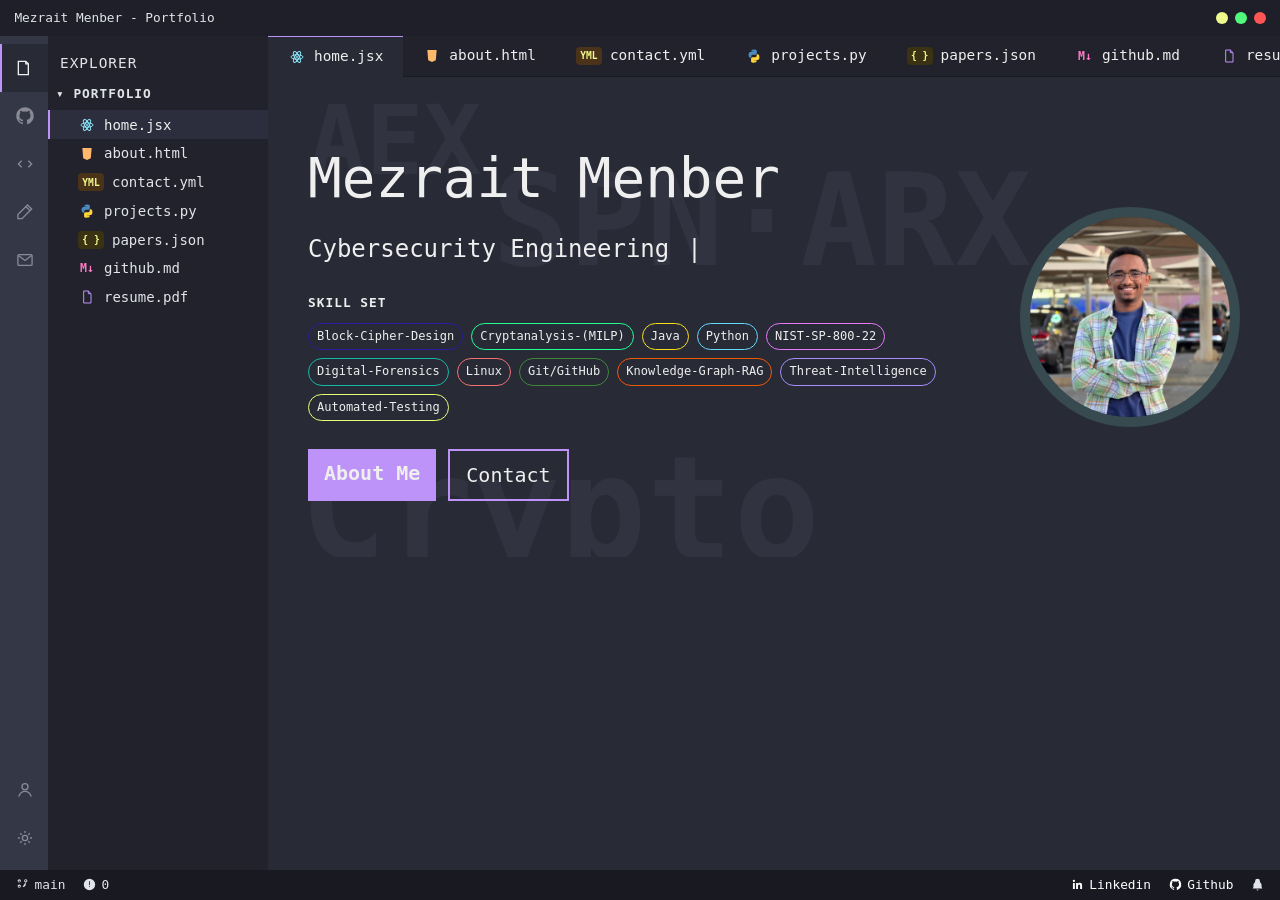
==== commit e2197605: "Add typewriter effect to the home tagline Matches the reference site's home page: the tagline types " ====
--- a/index.html
+++ b/index.html
@@ -87,7 +87,7 @@
           <div class="pane__inner">
             <div class="home__text">
               <h1 class="home__name">Mezrait Menber</h1>
-              <p class="home__tagline">Cybersecurity Engineering Student | Cryptography &amp; Applied Security<span class="caret" aria-hidden="true">|</span></p>
+              <p class="home__tagline"><span id="typewriter">Cybersecurity Engineering Student | Cryptography &amp; Applied Security</span><span class="caret" aria-hidden="true">|</span></p>
               <p class="label">Skill Set</p>
               <ul class="skills">
                 <li class="skill" style="border-color:#3219a2">Block-Cipher-Design</li>
@@ -327,6 +327,7 @@
 </div>
 
 <script src="js/theme.js"></script>
+<script src="js/typewriter.js"></script>
 <script src="js/app.js"></script>
 </body>
 </html>
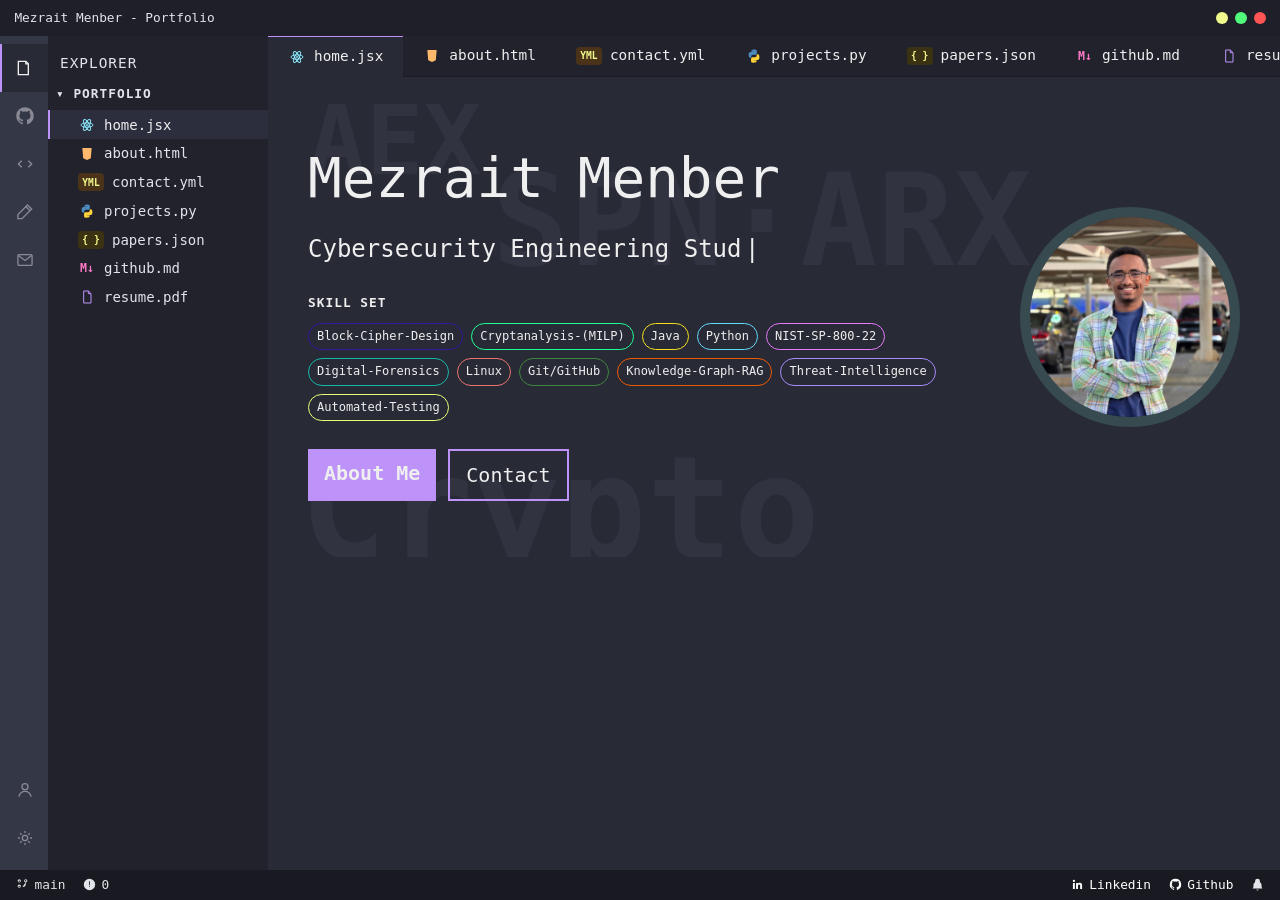
==== commit 4431d905: "Actually remove CGPA text instead of just blurring it A CSS blur filter doesn't hide anything -- the" ====
--- a/index.html
+++ b/index.html
@@ -117,7 +117,7 @@
           <div class="pane__inner pane__inner--doc">
             <h2>About Me</h2>
             <ul class="fact-list">
-              <li><span class="fact-emoji" aria-hidden="true">&#128214;</span> B.Sc. Cybersecurity Engineering at <a href="https://www.adu.ac.ae" target="_blank" rel="noopener">Abu Dhabi University</a> [Sep 2023 &ndash; Jun 2027 (expected)] &mdash; CGPA 3.76/4.0, Dean&#39;s List five consecutive semesters, full UAE Government scholarship</li>
+              <li><span class="fact-emoji" aria-hidden="true">&#128214;</span> B.Sc. Cybersecurity Engineering at <a href="https://www.adu.ac.ae" target="_blank" rel="noopener">Abu Dhabi University</a> [Sep 2023 &ndash; Jun 2027 (expected)] &mdash; Dean&#39;s List five consecutive semesters, full UAE Government scholarship</li>
               <li><span class="fact-emoji" aria-hidden="true">&#128737;&#65039;</span> Interests: Symmetric Cryptography, Cipher Design &amp; Cryptanalysis, AI-Driven Security Systems, Digital Forensics.</li>
               <li><span class="fact-emoji" aria-hidden="true">&#128187;</span> <span class="highlight-role">Co-author of AEX-128</span>, a key-dependent SPN&ndash;ARX block cipher published in <a href="https://doi.org/10.1109/ACCESS.2026.3730739" target="_blank" rel="noopener">IEEE Access (2026)</a>; applying for thesis-based MSc programs (Fall 2027).</li>
             </ul>
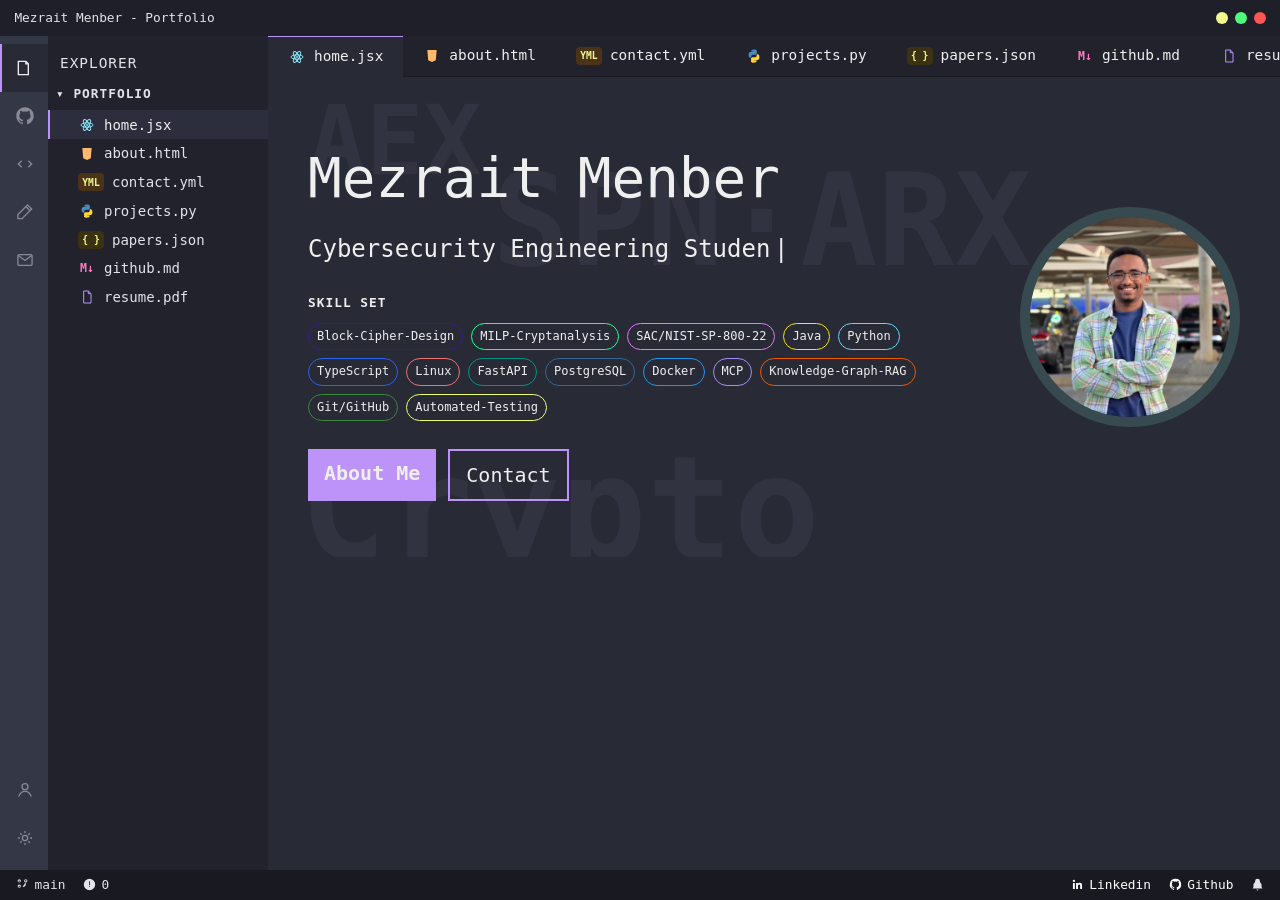
==== commit 7333aa83: "Update portfolio for UofT application: direction, Skill Reviewer, MILP repo link, number theory pape" ====
--- a/index.html
+++ b/index.html
@@ -87,19 +87,22 @@
           <div class="pane__inner">
             <div class="home__text">
               <h1 class="home__name">Mezrait Menber</h1>
-              <p class="home__tagline"><span id="typewriter">Cybersecurity Engineering Student | Cryptography &amp; Applied Security</span><span class="caret" aria-hidden="true">|</span></p>
+              <p class="home__tagline"><span id="typewriter">Cybersecurity Engineering Student | Cryptographic Analysis &amp; Systems Security</span><span class="caret" aria-hidden="true">|</span></p>
               <p class="label">Skill Set</p>
               <ul class="skills">
                 <li class="skill" style="border-color:#3219a2">Block-Cipher-Design</li>
-                <li class="skill" style="border-color:#20ff93">Cryptanalysis-(MILP)</li>
+                <li class="skill" style="border-color:#20ff93">MILP-Cryptanalysis</li>
+                <li class="skill" style="border-color:#e879f9">SAC/NIST-SP-800-22</li>
                 <li class="skill" style="border-color:#f7df1e">Java</li>
                 <li class="skill" style="border-color:#61dafb">Python</li>
-                <li class="skill" style="border-color:#e879f9">NIST-SP-800-22</li>
-                <li class="skill" style="border-color:#14b8a6">Digital-Forensics</li>
+                <li class="skill" style="border-color:#2563eb">TypeScript</li>
                 <li class="skill" style="border-color:#ef7171">Linux</li>
+                <li class="skill" style="border-color:#009485">FastAPI</li>
+                <li class="skill" style="border-color:#336791">PostgreSQL</li>
+                <li class="skill" style="border-color:#2496ed">Docker</li>
+                <li class="skill" style="border-color:#a78bfa">MCP</li>
+                <li class="skill" style="border-color:#ee5903">Knowledge-Graph-RAG</li>
                 <li class="skill" style="border-color:#3c873a">Git/GitHub</li>
-                <li class="skill" style="border-color:#ee5903">Knowledge-Graph-RAG</li>
-                <li class="skill" style="border-color:#a78bfa">Threat-Intelligence</li>
                 <li class="skill" style="border-color:#e8ff76">Automated-Testing</li>
               </ul>
               <div class="home__actions">
@@ -118,13 +121,13 @@
             <h2>About Me</h2>
             <ul class="fact-list">
               <li><span class="fact-emoji" aria-hidden="true">&#128214;</span> B.Sc. Cybersecurity Engineering at <a href="https://www.adu.ac.ae" target="_blank" rel="noopener">Abu Dhabi University</a> [Sep 2023 &ndash; Jun 2027 (expected)] &mdash; Dean&#39;s List five consecutive semesters, full UAE Government scholarship</li>
-              <li><span class="fact-emoji" aria-hidden="true">&#128737;&#65039;</span> Interests: Symmetric Cryptography, Cipher Design &amp; Cryptanalysis, AI-Driven Security Systems, Digital Forensics.</li>
+              <li><span class="fact-emoji" aria-hidden="true">&#128737;&#65039;</span> Interests: verifying security claims under deployment conditions; cryptographic analysis and empirical measurement; systems security.</li>
               <li><span class="fact-emoji" aria-hidden="true">&#128187;</span> <span class="highlight-role">Co-author of AEX-128</span>, a key-dependent SPN&ndash;ARX block cipher published in <a href="https://doi.org/10.1109/ACCESS.2026.3730739" target="_blank" rel="noopener">IEEE Access (2026)</a>; applying for thesis-based MSc programs (Fall 2027).</li>
             </ul>
 
             <h3>Relevant Experience</h3>
             <ol class="fact-list fact-list--numbered">
-              <li><a href="#">Python Developer Intern</a> at <a href="#">Ansen Technology Co. Ltd.</a>: built the agent skill-rating lifecycle and &ldquo;Playbook Keeper&rdquo; review interface for the eThreats threat-intelligence platform; traced and fixed the root cause of 94.1% of failed agent tool calls via a live controlled experiment; migrated retrieval to knowledge-graph-enhanced LightRAG, raising answer faithfulness from 86.7% to 100%. [Jun 2026 &ndash; Aug 2026, Abu Dhabi]</li>
+              <li><a href="https://ansen.ai" target="_blank" rel="noopener">Python Developer Intern</a> at <a href="https://ansen.ai" target="_blank" rel="noopener">Ansen Technology Co. Ltd.</a> on the eThreats multi-agent AI threat-intelligence platform: replaced the document-retrieval pipeline with a knowledge-graph backend (LightRAG + Apache AGE) behind an adapter layer with shadow ingest, raising answer faithfulness from 86.7% to 100% on a 15-query golden set; traced 94.1% of raw tool-call failures in a live skill-on/off experiment to a single namespace mismatch and fixed it; widened the MCP gateway cache from per-task to per-run scope, eliminating redundant lookups in 294 of 385 historical runs; built the Skill Reviewer surface for the agent skill-rating lifecycle. [29 Jun &ndash; 24 Aug 2026, Abu Dhabi]</li>
               <li><a href="#">Course Assistant &amp; Peer Mentor</a> at <a href="#">Abu Dhabi University</a>: 50+ certified tutoring hours per semester across five consecutive semesters (250+ hours) in mathematics, physics, chemistry, and engineering; mentored ~10 first-year students each semester (50+ overall). [5 semesters, Abu Dhabi]</li>
             </ol>
 
@@ -168,6 +171,25 @@
                   <li class="skill" style="border-color:#e879f9">MILP</li>
                 </ul>
               </article>
+              <article class="project-card">
+                <div class="project-card__thumb" style="background:linear-gradient(135deg,#e879f9,#3219a2)" aria-hidden="true"></div>
+                <h3>AEX-128 MILP Analysis &mdash; Independent Reproduction</h3>
+                <p>Rebuilt the byte-truncated differential MILP model from scratch and exhaustively solved all 59,049 execution paths to proven optimality, with a solver-free dynamic-programming cross-verification; validated by reproducing the classical 5-round AES bound of 26 active S-boxes. <a href="https://github.com/Mezrait/aex128-milp-reproduction" target="_blank" rel="noopener">github.com/Mezrait/aex128-milp-reproduction &#8599;</a></p>
+                <ul class="tag-list">
+                  <li class="skill" style="border-color:#61dafb">Python</li>
+                  <li class="skill" style="border-color:#e879f9">MILP (PuLP/HiGHS)</li>
+                </ul>
+              </article>
+              <article class="project-card">
+                <div class="project-card__thumb" style="background:linear-gradient(135deg,#009485,#a78bfa)" aria-hidden="true"></div>
+                <h3>Secure Collaborative Cyber Threat Intelligence Platform</h3>
+                <p>Fall 2026 capstone (team of 4; supervisor: <a href="https://gep.adu.ac.ae/faculty/abid-mehmood" target="_blank" rel="noopener">Dr. Abid Mehmood</a>). Three-tier platform for cross-organization sharing of indicators of compromise under NIST SP&nbsp;800-207 zero-trust constraints: multi-stage human-verified intel pipeline, OWASP-based threat model, cryptographically hash-chained append-only audit log for tamper evidence, MITRE ATT&amp;CK mapping, organization-scoped visibility tiers.</p>
+                <ul class="tag-list">
+                  <li class="skill" style="border-color:#a78bfa">Zero-Trust</li>
+                  <li class="skill" style="border-color:#14b8a6">Threat-Intel</li>
+                  <li class="skill" style="border-color:#e879f9">Audit-Log Crypto</li>
+                </ul>
+              </article>
             </div>
             <h3 class="category-heading">Security &amp; Software</h3>
             <div class="project-grid">
@@ -197,17 +219,24 @@
             <p class="eyebrow">Peer-reviewed</p>
             <div class="pub-header">
               <h2>Publications</h2>
-              <p class="pub-count">1 journal publication</p>
-            </div>
-            <p class="pub-intro">Peer-reviewed research in symmetric cryptography.</p>
+              <p class="pub-count">1 journal publication &middot; 1 manuscript under review</p>
+            </div>
+            <p class="pub-intro">Peer-reviewed research in symmetric cryptography, plus independent work in computational number theory.</p>
 
             <article class="pub-card">
               <p class="eyebrow">Journal Article / 2026</p>
               <h3>AEX-128: A Key-Dependent Finite-State SPN&ndash;ARX Hybrid Block Cipher</h3>
-              <p class="pub-card__authors">M. Alawida, <strong>M. L. Menber</strong></p>
+              <p class="pub-card__authors">M. Alawida, <strong>M. L. Menber</strong>, W. H. Alshoura, R. Almajed, S. Almuhammadi</p>
               <p class="pub-card__venue">IEEE Access, 2026 &mdash; doi: 10.1109/ACCESS.2026.3730739</p>
-              <p>A 128-bit hybrid block cipher whose round structure is governed by a key-dependent finite-state machine with 59,049 possible execution paths. Security evaluation includes MILP-based active S-box analysis (36 active S-box minimum), SAC testing with chi-square analysis, and NIST SP 800-22 statistical testing.</p>
+              <p>A 128-bit hybrid block cipher whose round structure is governed by a key-dependent finite-state machine with 59,049 possible execution paths. Evaluated via MILP-based active S-box analysis, SAC testing with chi-square analysis, and NIST SP 800-22 statistical testing.</p>
               <a href="https://doi.org/10.1109/ACCESS.2026.3730739" target="_blank" rel="noopener">View publication &#8599;</a>
+            </article>
+            <article class="pub-card">
+              <p class="eyebrow">Manuscript Submitted / 2026</p>
+              <h3>Odd Solutions of &sigma;(m) = 2m &plusmn; 2 Have At Least Seven Distinct Prime Factors</h3>
+              <p class="pub-card__authors"><strong>M. Menber</strong> (sole author)</p>
+              <p class="pub-card__venue">Submitted to the Journal of Number Theory &mdash; under review</p>
+              <p>Independent research in computational number theory: proves that odd solutions of two near-perfect divisor-sum equations have at least seven distinct prime factors, with consequences for odd weird numbers, using an exact branch-and-bound search in rational arithmetic with certified search trees.</p>
             </article>
           </div>
         </section>
@@ -221,23 +250,23 @@
                 <p class="github-card__stats">8 public repositories</p>
               </div>
             </div>
-            <h2>My Most Popular Repositories on GitHub</h2>
+            <h2>Repositories on GitHub</h2>
             <div class="project-grid">
               <article class="project-card">
-                <h3>Digital-Forensics-Project-NIST-Case-Study-Data-Leakage</h3>
+                <h3><a href="https://github.com/Mezrait/aex128-milp-reproduction" target="_blank" rel="noopener">aex128-milp-reproduction &#8599;</a></h3>
+                <p>Independent reproduction of the MILP active S-box analysis of the AEX-128 block cipher (IEEE Access 2026). Python, PuLP/HiGHS, 59,049 execution paths solved to proven optimality, DP cross-verification, AES-26 sanity check.</p>
+              </article>
+              <article class="project-card">
+                <h3><a href="https://github.com/Mezrait/Digital-Forensics-Project-NIST-Case-Study-Data-Leakage" target="_blank" rel="noopener">Digital-Forensics-Project-NIST-Case-Study-Data-Leakage &#8599;</a></h3>
                 <p>Hands-on digital forensics using the NIST Data Leakage case study &mdash; evidence recovery, investigation techniques, and forensic tooling, with a full report.</p>
               </article>
               <article class="project-card">
-                <h3>Farm-Produce-Delivery-System</h3>
+                <h3><a href="https://github.com/Mezrait/CSE200" target="_blank" rel="noopener">CSE200 &mdash; Bank Security Audit &#8599;</a></h3>
+                <p>Cybersecurity risk and resilience audit of Abu Dhabi Islamic Bank: asset classification, risk register, and control recommendations with cost-benefit analysis.</p>
+              </article>
+              <article class="project-card">
+                <h3><a href="https://github.com/Mezrait/Farm-Produce-Delivery-System" target="_blank" rel="noopener">Farm-Produce-Delivery-System &#8599;</a></h3>
                 <p>Java online marketplace &mdash; OOP, custom exceptions, interfaces, concurrency, and multithreading.</p>
-              </article>
-              <article class="project-card">
-                <h3>CSE200 &mdash; Bank Security Audit</h3>
-                <p>Cybersecurity risk and resilience audit of a major bank: asset classification, risk register, and control recommendations with cost-benefit analysis.</p>
-              </article>
-              <article class="project-card">
-                <h3>Encryption_Decryption_Project</h3>
-                <p>Java implementations of classical and modern encryption schemes.</p>
               </article>
             </div>
           </div>
